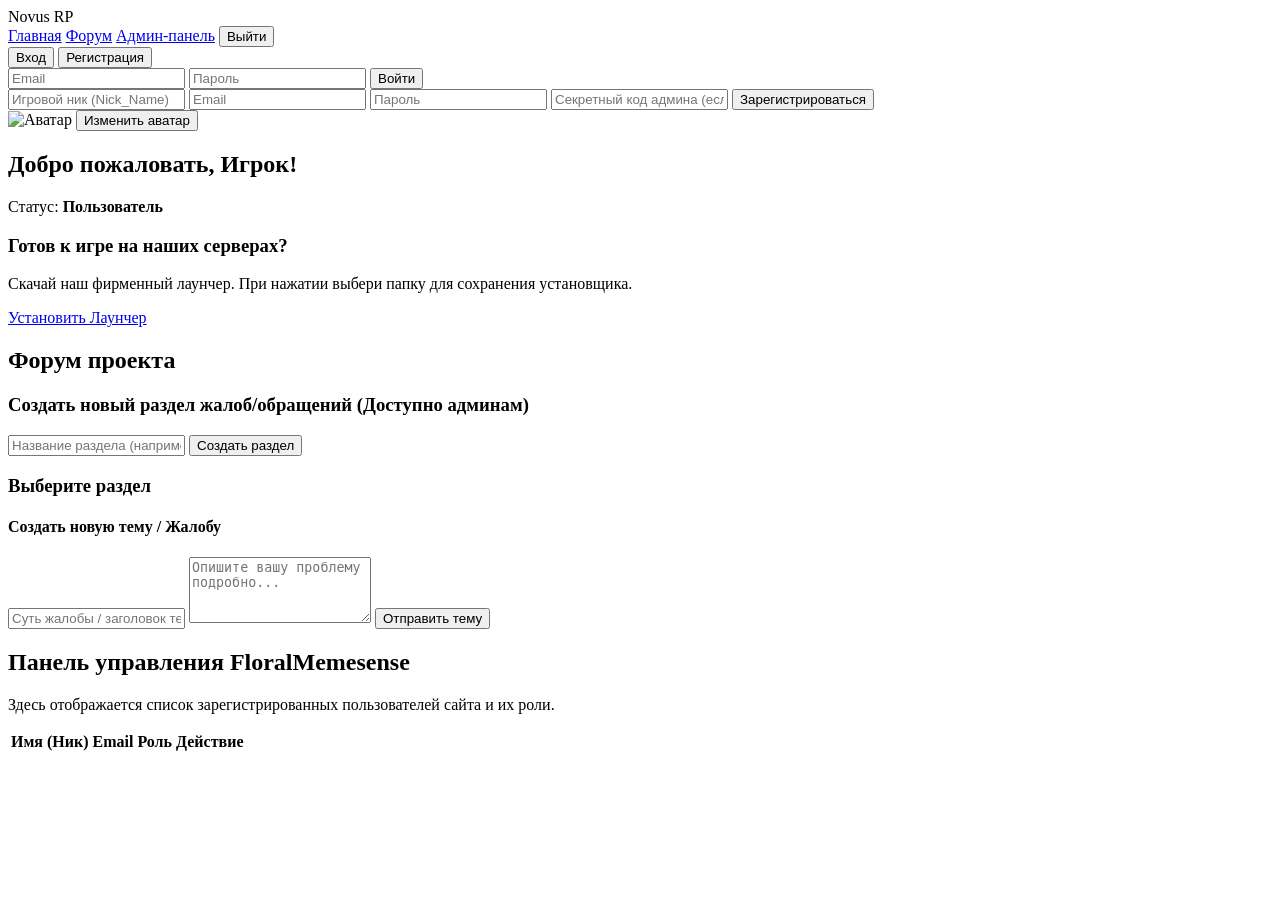
==== index.html @ 7848bf3a "Update index.html" ====
<!DOCTYPE html>
<html lang="ru">
<head>
    <meta charset="UTF-8">
    <meta name="viewport" content="width=device-width, initial-scale=1.0">
    <title>Novus RolePlay | Лаунчер и Форум</title>
    <link rel="stylesheet" href="style.css">
</head>
<body>

    <header>
        <div class="logo">Novus RP</div>
        <nav>
            <a href="#" id="nav-main">Главная</a>
            <a href="#" id="nav-forum">Форум</a>
            <a href="#" id="nav-admin" class="hidden">Админ-панель</a>
            <button id="btn-logout" class="hidden">Выйти</button>
        </nav>
    </header>

    <main class="container">
        
        <section id="auth-section" class="card">
            <div class="tabs">
                <button id="tab-login" class="active">Вход</button>
                <button id="tab-register">Регистрация</button>
            </div>
            
            <form id="login-form">
                <input type="email" id="login-email" placeholder="Email" required>
                <input type="password" id="login-password" placeholder="Пароль" required>
                <button type="submit">Войти</button>
            </form>

            <form id="register-form" class="hidden">
                <input type="text" id="reg-username" placeholder="Игровой ник (Nick_Name)" required>
                <input type="email" id="reg-email" placeholder="Email" required>
                <input type="password" id="reg-password" placeholder="Пароль" required>
                <input type="text" id="reg-admin-code" placeholder="Секретный код админа (если есть)">
                <button type="submit">Зарегистрироваться</button>
            </form>
        </section>

        <section id="main-section" class="card hidden">
            <div class="profile-box">
                <div class="avatar-container">
                    <img id="user-avatar" src="https://via.placeholder.com/150" alt="Аватар">
                    <input type="file" id="avatar-input" accept="image/*" style="display:none;">
                    <button id="btn-change-avatar">Изменить аватар</button>
                </div>
                <div class="profile-info">
                    <h2>Добро пожаловать, <span id="profile-name">Игрок</span>!</h2>
                    <p>Статус: <b id="profile-role">Пользователь</b></p>
                </div>
            </div>

            <div class="download-box">
                <h3>Готов к игре на наших серверах?</h3>
                <p>Скачай наш фирменный лаунчер. При нажатии выбери папку для сохранения установщика.</p>
                <a href="launcher-dist/launcher_installer.exe" download="launcher_installer.exe" class="btn-download">Установить Лаунчер</a>
            </div>
        </section>

        <section id="forum-section" class="card hidden">
            <h2>Форум проекта</h2>
            
            <div id="admin-category-zone" class="hidden">
                <h3>Создать новый раздел жалоб/обращений (Доступно админам)</h3>
                <div class="form-group">
                    <input type="text" id="new-category-title" placeholder="Название раздела (например, Жалобы на игроков)">
                    <button id="btn-create-category">Создать раздел</button>
                </div>
            </div>

            <div class="forum-layout">
                <div class="forum-categories" id="categories-list">
                    </div>
                
                <div class="forum-content id="forum-threads-zone" class="hidden"">
                    <h3 id="current-category-title">Выберите раздел</h3>
                    
                    <div id="player-thread-zone" class="hidden">
                        <h4>Создать новую тему / Жалобу</h4>
                        <input type="text" id="thread-title" placeholder="Суть жалобы / заголовок темы" required>
                        <textarea id="thread-text" placeholder="Опишите вашу проблему подробно..." rows="4" required></textarea>
                        <button id="btn-create-thread">Отправить тему</button>
                    </div>

                    <div id="threads-list">
                        </div>
                </div>
            </div>
        </section>

        <section id="admin-section" class="card hidden">
            <h2>Панель управления FloralMemesense</h2>
            <p>Здесь отображается список зарегистрированных пользователей сайта и их роли.</p>
            <table>
                <thead>
                    <tr>
                        <th>Имя (Ник)</th>
                        <th>Email</th>
                        <th>Роль</th>
                        <th>Действие</th>
                    </tr>
                </thead>
                <tbody id="admin-users-table">
                    </tbody>
            </table>
        </section>

    </main>

    <script type="module" src="app.js"></script>
</body>
</html>
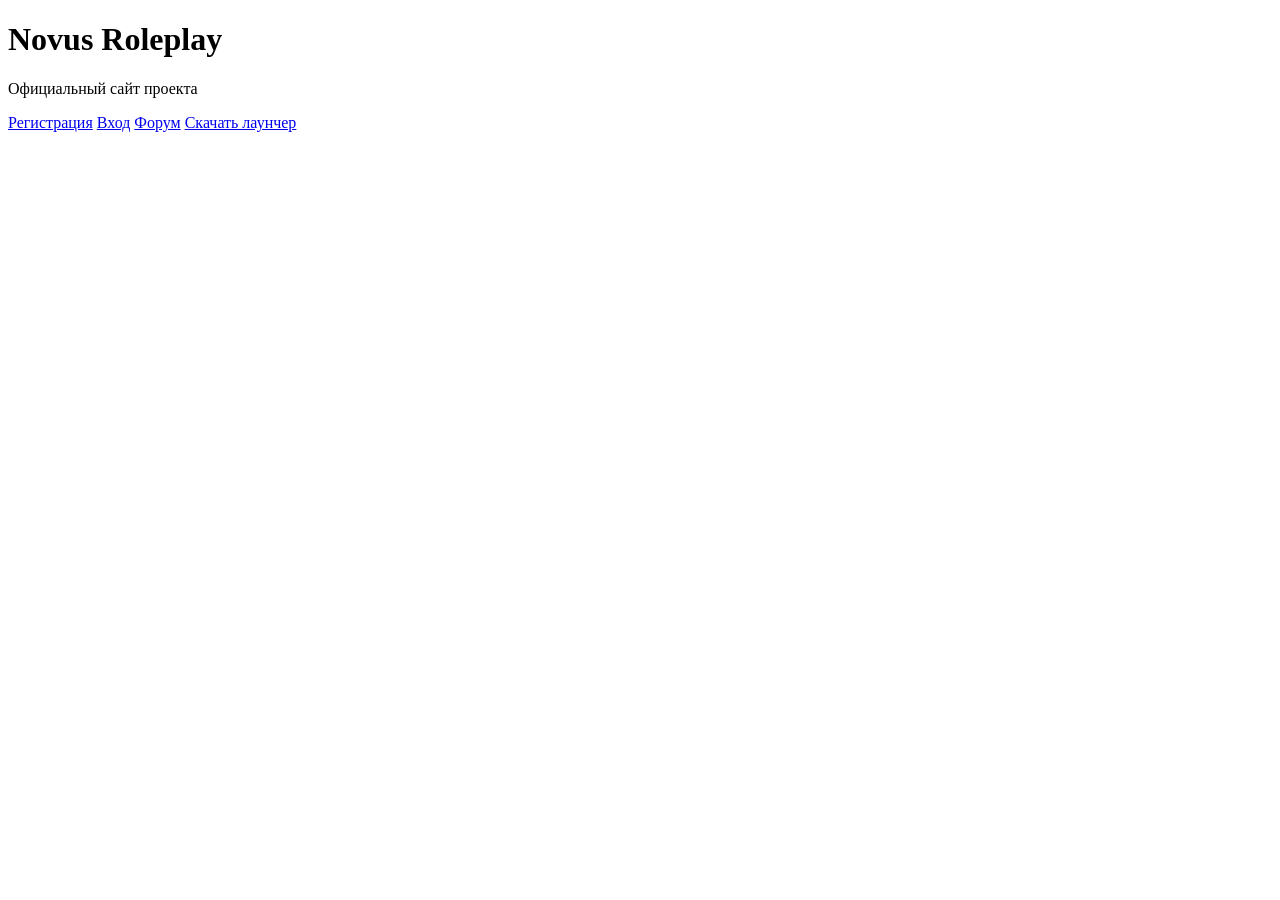
==== commit 8c37c07a: "Add files via upload" ====
--- a/index.html
+++ b/index.html
@@ -1,116 +1,19 @@
-<!DOCTYPE html>
-<html lang="ru">
-<head>
-    <meta charset="UTF-8">
-    <meta name="viewport" content="width=device-width, initial-scale=1.0">
-    <title>Novus RolePlay | Лаунчер и Форум</title>
-    <link rel="stylesheet" href="style.css">
-</head>
-<body>
-
-    <header>
-        <div class="logo">Novus RP</div>
-        <nav>
-            <a href="#" id="nav-main">Главная</a>
-            <a href="#" id="nav-forum">Форум</a>
-            <a href="#" id="nav-admin" class="hidden">Админ-панель</a>
-            <button id="btn-logout" class="hidden">Выйти</button>
-        </nav>
-    </header>
-
-    <main class="container">
-        
-        <section id="auth-section" class="card">
-            <div class="tabs">
-                <button id="tab-login" class="active">Вход</button>
-                <button id="tab-register">Регистрация</button>
-            </div>
-            
-            <form id="login-form">
-                <input type="email" id="login-email" placeholder="Email" required>
-                <input type="password" id="login-password" placeholder="Пароль" required>
-                <button type="submit">Войти</button>
-            </form>
-
-            <form id="register-form" class="hidden">
-                <input type="text" id="reg-username" placeholder="Игровой ник (Nick_Name)" required>
-                <input type="email" id="reg-email" placeholder="Email" required>
-                <input type="password" id="reg-password" placeholder="Пароль" required>
-                <input type="text" id="reg-admin-code" placeholder="Секретный код админа (если есть)">
-                <button type="submit">Зарегистрироваться</button>
-            </form>
-        </section>
-
-        <section id="main-section" class="card hidden">
-            <div class="profile-box">
-                <div class="avatar-container">
-                    <img id="user-avatar" src="https://via.placeholder.com/150" alt="Аватар">
-                    <input type="file" id="avatar-input" accept="image/*" style="display:none;">
-                    <button id="btn-change-avatar">Изменить аватар</button>
-                </div>
-                <div class="profile-info">
-                    <h2>Добро пожаловать, <span id="profile-name">Игрок</span>!</h2>
-                    <p>Статус: <b id="profile-role">Пользователь</b></p>
-                </div>
-            </div>
-
-            <div class="download-box">
-                <h3>Готов к игре на наших серверах?</h3>
-                <p>Скачай наш фирменный лаунчер. При нажатии выбери папку для сохранения установщика.</p>
-                <a href="launcher-dist/launcher_installer.exe" download="launcher_installer.exe" class="btn-download">Установить Лаунчер</a>
-            </div>
-        </section>
-
-        <section id="forum-section" class="card hidden">
-            <h2>Форум проекта</h2>
-            
-            <div id="admin-category-zone" class="hidden">
-                <h3>Создать новый раздел жалоб/обращений (Доступно админам)</h3>
-                <div class="form-group">
-                    <input type="text" id="new-category-title" placeholder="Название раздела (например, Жалобы на игроков)">
-                    <button id="btn-create-category">Создать раздел</button>
-                </div>
-            </div>
-
-            <div class="forum-layout">
-                <div class="forum-categories" id="categories-list">
-                    </div>
-                
-                <div class="forum-content id="forum-threads-zone" class="hidden"">
-                    <h3 id="current-category-title">Выберите раздел</h3>
-                    
-                    <div id="player-thread-zone" class="hidden">
-                        <h4>Создать новую тему / Жалобу</h4>
-                        <input type="text" id="thread-title" placeholder="Суть жалобы / заголовок темы" required>
-                        <textarea id="thread-text" placeholder="Опишите вашу проблему подробно..." rows="4" required></textarea>
-                        <button id="btn-create-thread">Отправить тему</button>
-                    </div>
-
-                    <div id="threads-list">
-                        </div>
-                </div>
-            </div>
-        </section>
-
-        <section id="admin-section" class="card hidden">
-            <h2>Панель управления FloralMemesense</h2>
-            <p>Здесь отображается список зарегистрированных пользователей сайта и их роли.</p>
-            <table>
-                <thead>
-                    <tr>
-                        <th>Имя (Ник)</th>
-                        <th>Email</th>
-                        <th>Роль</th>
-                        <th>Действие</th>
-                    </tr>
-                </thead>
-                <tbody id="admin-users-table">
-                    </tbody>
-            </table>
-        </section>
-
-    </main>
-
-    <script type="module" src="app.js"></script>
-</body>
-</html>
+<!DOCTYPE html>
+<html lang="ru">
+<head>
+<meta charset="UTF-8">
+<title>Novus Roleplay</title>
+<link rel="stylesheet" href="css/style.css">
+</head>
+<body>
+<div class="container">
+<h1>Novus Roleplay</h1>
+<p>Официальный сайт проекта</p>
+
+<a class="btn" href="register.html">Регистрация</a>
+<a class="btn" href="login.html">Вход</a>
+<a class="btn" href="forum.html">Форум</a>
+<a class="btn" href="launcher.html">Скачать лаунчер</a>
+</div>
+</body>
+</html>
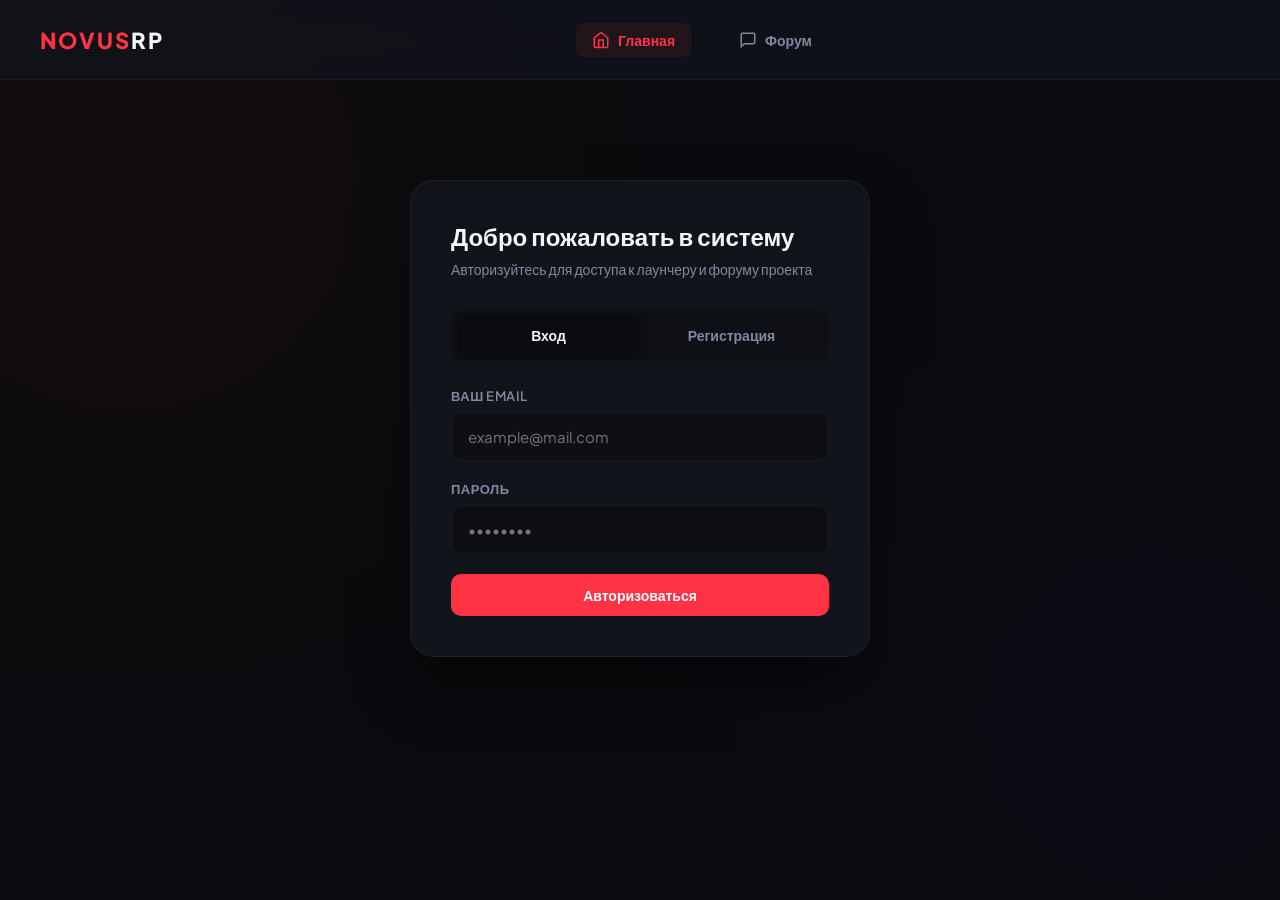
==== commit 21758699: "Add files via upload" ====
--- a/index.html
+++ b/index.html
@@ -1,19 +1,255 @@
 <!DOCTYPE html>
 <html lang="ru">
 <head>
-<meta charset="UTF-8">
-<title>Novus Roleplay</title>
-<link rel="stylesheet" href="css/style.css">
+    <meta charset="UTF-8">
+    <meta name="viewport" content="width=device-width, initial-scale=1.0">
+    <title>Novus RolePlay | Official Hub</title>
+    <link rel="stylesheet" href="style.css">
+    <!-- Google Fonts for ultra-modern look -->
+    <link rel="preconnect" href="https://fonts.googleapis.com">
+    <link rel="preconnect" href="https://fonts.gstatic.com" crossorigin>
+    <link href="https://fonts.googleapis.com/css2?family=Orbitron:wght@400;700;900&family=Plus+Jakarta+Sans:wght@300;400;500;700&display=swap" rel="stylesheet">
 </head>
 <body>
-<div class="container">
-<h1>Novus Roleplay</h1>
-<p>Официальный сайт проекта</p>
-
-<a class="btn" href="register.html">Регистрация</a>
-<a class="btn" href="login.html">Вход</a>
-<a class="btn" href="forum.html">Форум</a>
-<a class="btn" href="launcher.html">Скачать лаунчер</a>
-</div>
+
+    <!-- Уведомления (Трей / Тосты) -->
+    <div id="toast-container"></div>
+
+    <!-- Модальное окно создания темы -->
+    <div id="modal-overlay" class="hidden">
+        <div class="modal card animate-slide-up">
+            <div class="modal-header">
+                <h3 id="modal-title">Создание новой жалобы / обращения</h3>
+                <button id="btn-close-modal" class="btn-close">&times;</button>
+            </div>
+            <div class="modal-body">
+                <div class="input-group">
+                    <label for="thread-title">Суть обращения (Краткий заголовок)</label>
+                    <input type="text" id="thread-title" placeholder="Например: Жалоба на игрока #1234 / НонРП">
+                </div>
+                <div class="input-group">
+                    <label for="thread-text">Подробное описание проблемы</label>
+                    <textarea id="thread-text" rows="5" placeholder="Опишите ситуацию максимально подробно, укажите время и участников..."></textarea>
+                </div>
+                <button id="btn-submit-thread" class="btn-primary w-100">Опубликовать в раздел</button>
+            </div>
+        </div>
+    </div>
+
+    <!-- Навигационная панель -->
+    <header class="navbar">
+        <div class="navbar-brand">
+            <span class="logo-accent">NOVUS</span><span class="logo-main">RP</span>
+        </div>
+        <nav class="navbar-links">
+            <a href="#" id="nav-main" class="nav-link active">
+                <svg width="18" height="18" viewBox="0 0 24 24" fill="none" stroke="currentColor" stroke-width="2"><path d="M3 9l9-7 9 7v11a2 2 0 0 1-2 2H5a2 2 0 0 1-2-2z"/><polyline points="9 22 9 12 15 12 15 22"/></svg>
+                Главная
+            </a>
+            <a href="#" id="nav-forum" class="nav-link">
+                <svg width="18" height="18" viewBox="0 0 24 24" fill="none" stroke="currentColor" stroke-width="2"><path d="M21 15a2 2 0 0 1-2 2H7l-4 4V5a2 2 0 0 1 2-2h14a2 2 0 0 1 2 2z"/></svg>
+                Форум
+            </a>
+            <a href="#" id="nav-admin" class="nav-link admin-glow hidden">
+                <svg width="18" height="18" viewBox="0 0 24 24" fill="none" stroke="currentColor" stroke-width="2"><rect x="3" y="11" width="18" height="11" rx="2" ry="2"/><path d="M7 11V7a5 5 0 0 1 10 0v4"/></svg>
+                Управление
+            </a>
+        </nav>
+        <div class="navbar-user">
+            <button id="btn-logout" class="btn-secondary hidden">
+                Выйти
+                <svg width="16" height="16" viewBox="0 0 24 24" fill="none" stroke="currentColor" stroke-width="2"><path d="M9 21H5a2 2 0 0 1-2-2V5a2 2 0 0 1 2-2h4"/><polyline points="16 17 21 12 16 7"/><line x1="21" y1="12" x2="9" y2="12"/></svg>
+            </button>
+        </div>
+    </header>
+
+    <main class="main-content">
+        
+        <!-- ================= ОКНО АВТОРИЗАЦИИ / РЕГИСТРАЦИИ ================= -->
+        <section id="auth-section" class="auth-container animate-fade-in">
+            <div class="auth-card">
+                <div class="auth-header">
+                    <h2>Добро пожаловать в систему</h2>
+                    <p>Авторизуйтесь для доступа к лаунчеру и форуму проекта</p>
+                </div>
+                
+                <div class="auth-tabs">
+                    <button id="tab-login" class="auth-tab active">Вход</button>
+                    <button id="tab-register" class="auth-tab">Регистрация</button>
+                </div>
+
+                <!-- Форма Входа -->
+                <form id="login-form" class="auth-form">
+                    <div class="input-group">
+                        <label>Ваш Email</label>
+                        <input type="email" id="login-email" placeholder="example@mail.com" required>
+                    </div>
+                    <div class="input-group">
+                        <label>Пароль</label>
+                        <input type="password" id="login-password" placeholder="••••••••" required>
+                    </div>
+                    <button type="submit" class="btn-primary w-100">Авторизоваться</button>
+                </form>
+
+                <!-- Форма Регистрации -->
+                <form id="register-form" class="auth-form hidden">
+                    <div class="input-group">
+                        <label>Игровой никнейм</label>
+                        <input type="text" id="reg-username" placeholder="Nick_Name" required>
+                    </div>
+                    <div class="input-group">
+                        <label>Электронная почта</label>
+                        <input type="email" id="reg-email" placeholder="example@mail.com" required>
+                    </div>
+                    <div class="input-group">
+                        <label>Придумайте пароль</label>
+                        <input type="password" id="reg-password" placeholder="Минимум 6 символов" required>
+                    </div>
+                    <div class="input-group">
+                        <label>Секретный код доступа (Опционально)</label>
+                        <input type="text" id="reg-admin-code" placeholder="Код верификации админ-прав">
+                    </div>
+                    <button type="submit" class="btn-primary w-100">Создать игровой аккаунт</button>
+                </form>
+            </div>
+        </section>
+
+        <!-- ================= ГЛАВНАЯ СТРАНИЦА (ПРОФИЛЬ И СКАЧИВАНИЕ) ================= -->
+        <section id="main-section" class="grid-layout hidden animate-fade-in">
+            
+            <!-- Карточка пользователя -->
+            <div class="card profile-card">
+                <div class="profile-bg-glow"></div>
+                <div class="avatar-wrapper">
+                    <img id="user-avatar" src="https://images.unsplash.com/photo-1618005182384-a83a8bd57fbe?w=150" alt="Avatar">
+                    <input type="file" id="avatar-input" accept="image/*">
+                    <label for="avatar-input" class="avatar-upload-overlay">
+                        <svg width="20" height="20" viewBox="0 0 24 24" fill="none" stroke="currentColor" stroke-width="2"><path d="M23 19a2 2 0 0 1-2 2H3a2 2 0 0 1-2-2V8a2 2 0 0 1 2-2h4l2-3h6l2 3h4a2 2 0 0 1 2 2z"/><circle cx="12" cy="13" r="4"/></svg>
+                    </label>
+                </div>
+                <h2 id="profile-name" class="username-display">Загрузка...</h2>
+                <div id="profile-badge" class="badge badge-player">Игрок</div>
+                
+                <div class="profile-meta">
+                    <div class="meta-item">
+                        <span class="meta-label">Статус аккаунта</span>
+                        <span class="meta-value active-status">Активен</span>
+                    </div>
+                    <div class="meta-item">
+                        <span class="meta-label">Синхронизация</span>
+                        <span class="meta-value">Firebase Cloud</span>
+                    </div>
+                </div>
+            </div>
+
+            <!-- Зона загрузки лаунчера -->
+            <div class="card download-card">
+                <div class="download-content">
+                    <span class="card-tag">Игровой клиент</span>
+                    <h2>Установка лаунчера NOVUS RP</h2>
+                    <p>Наш технологичный лаунчер автоматически установит все необходимые файлы, текстуры, кастомные автомобили и обеспечит максимальный FPS на серверах. Нажмите на кнопку ниже, выберите желаемую папку/диск на компьютере для сохранения установщика.</p>
+                    
+                    <div class="launcher-features">
+                        <div class="feature"><svg width="16" height="16" viewBox="0 0 24 24" fill="none" stroke="#ff3344" stroke-width="2.5"><polyline points="20 6 9 17 4 12"/></svg> Авто-обновление модов</div>
+                        <div class="feature"><svg width="16" height="16" viewBox="0 0 24 24" fill="none" stroke="#ff3344" stroke-width="2.5"><polyline points="20 6 9 17 4 12"/></svg> Защита от читеров (Anti-Cheat)</div>
+                        <div class="feature"><svg width="16" height="16" viewBox="0 0 24 24" fill="none" stroke="#ff3344" stroke-width="2.5"><polyline points="20 6 9 17 4 12"/></svg> Быстрое подключение</div>
+                    </div>
+
+                    <!-- Ссылка на скачивание (папка launcher-dist) -->
+                    <a href="launcher-dist/launcher_installer.exe" download="launcher_installer.exe" class="btn-download animate-pulse" id="link-download">
+                        <svg width="22" height="22" viewBox="0 0 24 24" fill="none" stroke="currentColor" stroke-width="2.5"><path d="M21 15v4a2 2 0 0 1-2 2H5a2 2 0 0 1-2-2v-4"/><polyline points="7 10 12 15 17 10"/><line x1="12" y1="15" x2="12" y2="3"/></svg>
+                        Установить Лаунчер (.exe)
+                    </a>
+                </div>
+                <div class="download-visual">
+                    <div class="visual-sphere"></div>
+                </div>
+            </div>
+        </section>
+
+        <!-- ================= СЕКЦИЯ ФОРУМА ================= -->
+        <section id="forum-section" class="hidden animate-fade-in">
+            <div class="forum-header-block card">
+                <div>
+                    <h2>Единый Центр Обращений Форума</h2>
+                    <p>Администраторы формируют официальные разделы. Обычные игроки могут создавать в них приватные или публичные жалобы и тикеты.</p>
+                </div>
+                <!-- Зона создания разделов (Видна только Администраторам) -->
+                <div id="admin-category-zone" class="hidden">
+                    <div class="admin-input-row">
+                        <input type="text" id="new-category-title" placeholder="Название новой вкладки форума...">
+                        <button id="btn-create-category" class="btn-primary">
+                            <svg width="16" height="16" viewBox="0 0 24 24" fill="none" stroke="currentColor" stroke-width="2"><line x1="12" y1="5" x2="12" y2="19"/><line x1="5" y1="12" x2="19" y2="12"/></svg>
+                            Создать раздел
+                        </button>
+                    </div>
+                </div>
+            </div>
+
+            <div class="forum-grid">
+                <!-- Левый сайдбар: Вкладки разделов -->
+                <div class="card forum-sidebar">
+                    <h3>Разделы Форума</h3>
+                    <div class="categories-nav-list" id="categories-list">
+                        <!-- Динамическая подгрузка -->
+                        <div class="loading-placeholder">Загрузка категорий...</div>
+                    </div>
+                </div>
+
+                <!-- Правая часть: Список тем/жалоб -->
+                <div class="card forum-main-zone">
+                    <div class="forum-zone-header">
+                        <h3 id="current-category-title">Выберите нужный раздел слева</h3>
+                        <!-- Кнопка создания темы доступна только игрокам (Админы модерируют) -->
+                        <button id="player-thread-trigger" class="btn-accent hidden">
+                            <svg width="16" height="16" viewBox="0 0 24 24" fill="none" stroke="currentColor" stroke-width="2"><path d="M12 20h9"/><path d="M16.5 3.5a2.121 2.121 0 0 1 3 3L7 19l-4 1 1-4L16.5 3.5z"/></svg>
+                            Подать жалобу / Создать тему
+                        </button>
+                    </div>
+
+                    <div id="threads-list" class="threads-container">
+                        <div class="forum-empty-state">
+                            <svg width="48" height="48" viewBox="0 0 24 24" fill="none" stroke="currentColor" stroke-width="1" stroke-linecap="round"><circle cx="12" cy="12" r="10"/><path d="M12 16v-4"/><path d="M12 8h.01"/></svg>
+                            <p>Выберите интересующий информационный раздел для просмотра поданных заявлений и жалоб.</p>
+                        </div>
+                    </div>
+                </div>
+            </div>
+        </section>
+
+        <!-- ================= АДМИН-ПАНЕЛЬ (FLORALMEMESENSE) ================= -->
+        <section id="admin-section" class="hidden animate-fade-in">
+            <div class="card admin-dashboard">
+                <div class="admin-db-header">
+                    <div>
+                        <h2>Панель Управления <span class="floral-text">FloralMemesense</span></h2>
+                        <p>Контроль учетных записей, распределение ролей пользователей и глобальный аудит базы данных проекта.</p>
+                    </div>
+                    <div class="system-badge">Secure Sync Active</div>
+                </div>
+
+                <div class="table-container">
+                    <table class="admin-table">
+                        <thead>
+                            <tr>
+                                <th>Пользователь</th>
+                                <th>Email Адрес</th>
+                                <th>Текущий ранг</th>
+                                <th>Идентификатор (UID)</th>
+                                <th>Действия</th>
+                            </tr>
+                        </thead>
+                        <tbody id="admin-users-table">
+                            <!-- Подгрузка из Firebase Firestore -->
+                        </tbody>
+                    </table>
+                </div>
+            </div>
+        </section>
+
+    </main>
+
+    <!-- Подключение главного интерактивного модуля -->
+    <script type="module" src="app.js"></script>
 </body>
 </html>
--- a/style.css
+++ b/style.css
@@ -0,0 +1,542 @@
+:root {
+    --bg-main: #0a0b0e;
+    --bg-card: #12141c;
+    --bg-card-hover: #171b26;
+    --accent-red: #ff3344;
+    --accent-glow: rgba(255, 51, 68, 0.4);
+    --text-primary: #f5f6f9;
+    --text-muted: #82889e;
+    --border-color: rgba(255, 255, 255, 0.05);
+    --glass-bg: rgba(18, 20, 28, 0.75);
+    --font-heading: 'Orbitron', sans-serif;
+    --font-body: 'Plus Jakarta Sans', sans-serif;
+}
+
+* {
+    box-sizing: border-box;
+    margin: 0;
+    padding: 0;
+    font-family: var(--font-body);
+    scrollbar-width: thin;
+    scrollbar-color: var(--accent-red) var(--bg-main);
+}
+
+/* Кастомный современный скроллбар */
+*::-webkit-scrollbar {
+    width: 6px;
+}
+*::-webkit-scrollbar-track {
+    background: var(--bg-main);
+}
+*::-webkit-scrollbar-thumb {
+    background-color: var(--accent-red);
+    border-radius: 10px;
+}
+
+body {
+    background-color: var(--bg-main);
+    color: var(--text-primary);
+    overflow-x: hidden;
+    min-height: 100vh;
+    background-image: 
+        radial-gradient(circle at 10% 20%, rgba(255, 51, 68, 0.04) 0%, transparent 40%),
+        radial-gradient(circle at 90% 80%, rgba(114, 9, 183, 0.04) 0%, transparent 40%);
+}
+
+/* Анимации */
+.animate-fade-in {
+    animation: fadeIn 0.4s ease forwards;
+}
+.animate-slide-up {
+    animation: slideUp 0.3s cubic-bezier(0.16, 1, 0.3, 1) forwards;
+}
+.animate-pulse {
+    animation: pulseGlow 2s infinite ease-in-out;
+}
+
+@keyframes fadeIn {
+    from { opacity: 0; transform: translateY(4px); }
+    to { opacity: 1; transform: translateY(0); }
+}
+@keyframes slideUp {
+    from { opacity: 0; transform: translateY(20px); }
+    to { opacity: 1; transform: translateY(0); }
+}
+@keyframes pulseGlow {
+    0%, 100% { box-shadow: 0 4px 15px rgba(255, 51, 68, 0.2); }
+    50% { box-shadow: 0 4px 30px rgba(255, 51, 68, 0.5); }
+}
+
+/* Современный Тост-Уведомитель */
+#toast-container {
+    position: fixed;
+    bottom: 24px;
+    right: 24px;
+    z-index: 10000;
+    display: flex;
+    flex-direction: column;
+    gap: 12px;
+}
+.toast {
+    background: #161924;
+    border-left: 4px solid var(--accent-red);
+    padding: 16px 24px;
+    border-radius: 6px;
+    color: var(--text-primary);
+    font-weight: 500;
+    box-shadow: 0 10px 30px rgba(0,0,0,0.5);
+    min-width: 300px;
+    transform: translateX(120%);
+    animation: slideInToast 0.3s forwards ease;
+}
+@keyframes slideInToast {
+    to { transform: translateX(0); }
+}
+
+/* Хедер / Навбар */
+.navbar {
+    display: flex;
+    justify-content: space-between;
+    align-items: center;
+    padding: 0 40px;
+    height: 80px;
+    background: var(--glass-bg);
+    backdrop-filter: blur(16px);
+    border-bottom: 1px solid var(--border-color);
+    position: sticky;
+    top: 0;
+    z-index: 1000;
+}
+.navbar-brand {
+    font-family: var(--font-heading);
+    font-size: 22px;
+    font-weight: 900;
+    letter-spacing: 2px;
+}
+.logo-accent { color: var(--accent-red); }
+.logo-main { color: var(--text-primary); }
+
+.navbar-links {
+    display: flex;
+    gap: 32px;
+}
+.nav-link {
+    color: var(--text-muted);
+    text-decoration: none;
+    font-weight: 600;
+    font-size: 14px;
+    display: flex;
+    align-items: center;
+    gap: 8px;
+    transition: all 0.25s ease;
+    padding: 8px 16px;
+    border-radius: 8px;
+}
+.nav-link:hover {
+    color: var(--text-primary);
+    background: rgba(255,255,255,0.03);
+}
+.nav-link.active {
+    color: var(--accent-red);
+    background: rgba(255, 51, 68, 0.08);
+}
+.admin-glow.active {
+    color: #ffd700;
+    background: rgba(255, 215, 0, 0.08);
+}
+
+/* Карточки общего назначения */
+.card {
+    background-color: var(--bg-card);
+    border: 1px solid var(--border-color);
+    border-radius: 16px;
+    padding: 32px;
+    position: relative;
+    overflow: hidden;
+}
+
+/* Контент-зона */
+.main-content {
+    max-width: 1300px;
+    margin: 40px auto;
+    padding: 0 24px;
+}
+.hidden { display: none !important; }
+.w-100 { width: 100%; }
+
+/* Кнопки */
+button, .btn-download {
+    padding: 12px 24px;
+    font-weight: 700;
+    font-size: 14px;
+    border-radius: 10px;
+    cursor: pointer;
+    transition: all 0.2s ease;
+    border: none;
+    display: inline-flex;
+    align-items: center;
+    justify-content: center;
+    gap: 10px;
+    text-decoration: none;
+}
+.btn-primary {
+    background-color: var(--accent-red);
+    color: #fff;
+}
+.btn-primary:hover {
+    background-color: #e02434;
+    transform: translateY(-1px);
+}
+.btn-secondary {
+    background: rgba(255,255,255,0.05);
+    color: var(--text-primary);
+    border: 1px solid var(--border-color);
+}
+.btn-secondary:hover {
+    background: rgba(255,255,255,0.1);
+}
+.btn-accent {
+    background: linear-gradient(135deg, #7209b7, #v);
+    background-color: #6200ea;
+    color: #fff;
+}
+.btn-accent:hover {
+    filter: brightness(1.1);
+}
+
+/* Элементы управления вводом */
+.input-group {
+    margin-bottom: 20px;
+    display: flex;
+    flex-direction: column;
+    gap: 8px;
+}
+.input-group label {
+    font-size: 13px;
+    color: var(--text-muted);
+    font-weight: 600;
+    text-transform: uppercase;
+    letter-spacing: 0.5px;
+}
+input, textarea {
+    background-color: rgba(0,0,0,0.25);
+    border: 1px solid var(--border-color);
+    padding: 14px 16px;
+    border-radius: 10px;
+    color: #fff;
+    font-size: 15px;
+    transition: all 0.2s ease;
+}
+input:focus, textarea:focus {
+    outline: none;
+    border-color: var(--accent-red);
+    box-shadow: 0 0 0 3px rgba(255, 51, 68, 0.15);
+}
+
+/* Авторизация контейнер */
+.auth-container {
+    display: flex;
+    justify-content: center;
+    align-items: center;
+    padding-top: 60px;
+}
+.auth-card {
+    background: var(--bg-card);
+    border: 1px solid var(--border-color);
+    border-radius: 24px;
+    width: 460px;
+    padding: 40px;
+    box-shadow: 0 30px 60px rgba(0,0,0,0.4);
+}
+.auth-header h2 {
+    font-size: 24px;
+    font-weight: 700;
+    margin-bottom: 8px;
+}
+.auth-header p {
+    color: var(--text-muted);
+    font-size: 14px;
+    margin-bottom: 32px;
+}
+.auth-tabs {
+    display: flex;
+    background: rgba(0,0,0,0.2);
+    padding: 6px;
+    border-radius: 12px;
+    margin-bottom: 28px;
+}
+.auth-tab {
+    flex: 1;
+    background: transparent;
+    color: var(--text-muted);
+    border-radius: 8px;
+    padding: 10px;
+}
+.auth-tab.active {
+    background: var(--bg-main);
+    color: var(--text-primary);
+    box-shadow: 0 4px 12px rgba(0,0,0,0.2);
+}
+
+/* Главный интерфейс (Dashboard) */
+.grid-layout {
+    display: grid;
+    grid-template-columns: 350px 1fr;
+    gap: 32px;
+}
+.profile-card {
+    display: flex;
+    flex-direction: column;
+    align-items: center;
+    text-align: center;
+}
+.profile-bg-glow {
+    position: absolute;
+    top: -50px;
+    width: 150px;
+    height: 150px;
+    background: var(--accent-red);
+    filter: blur(80px);
+    opacity: 0.3;
+}
+.avatar-wrapper {
+    position: relative;
+    width: 120px;
+    height: 120px;
+    border-radius: 50%;
+    margin-bottom: 20px;
+    z-index: 2;
+    border: 3px solid rgba(255,255,255,0.05);
+}
+#user-avatar {
+    width: 100%;
+    height: 100%;
+    border-radius: 50%;
+    object-fit: cover;
+}
+.avatar-upload-overlay {
+    position: absolute;
+    top: 0; left: 0; width: 100%; height: 100%;
+    background: rgba(0,0,0,0.6);
+    border-radius: 50%;
+    display: flex;
+    align-items: center;
+    justify-content: center;
+    opacity: 0;
+    cursor: pointer;
+    transition: opacity 0.2s ease;
+}
+.avatar-wrapper:hover .avatar-upload-overlay { opacity: 1; }
+#avatar-input { display: none; }
+
+.username-display {
+    font-size: 22px;
+    font-weight: 700;
+    margin-bottom: 8px;
+}
+.badge {
+    padding: 6px 14px;
+    font-weight: 700;
+    font-size: 11px;
+    text-transform: uppercase;
+    letter-spacing: 1px;
+    border-radius: 20px;
+    margin-bottom: 28px;
+}
+.badge-player { background: rgba(255,255,255,0.06); color: var(--text-primary); }
+.badge-admin { background: rgba(255, 215, 0, 0.15); color: #ffd700; border: 1px solid rgba(255, 215, 0, 0.3); }
+
+.profile-meta {
+    width: 100%;
+    border-top: 1px solid var(--border-color);
+    padding-top: 20px;
+}
+.meta-item {
+    display: flex;
+    justify-content: space-between;
+    font-size: 14px;
+    margin-bottom: 12px;
+}
+.meta-label { color: var(--text-muted); }
+.meta-value { font-weight: 600; }
+.active-status { color: #10b981; }
+
+/* Карточка Скачивания */
+.download-card {
+    display: grid;
+    grid-template-columns: 1fr 200px;
+    align-items: center;
+    background: linear-gradient(145deg, #12141c 0%, #1a0e13 100%);
+    border: 1px solid rgba(255, 51, 68, 0.1);
+}
+.card-tag {
+    color: var(--accent-red);
+    font-weight: 800;
+    text-transform: uppercase;
+    font-size: 12px;
+    letter-spacing: 1.5px;
+    margin-bottom: 12px;
+    display: inline-block;
+}
+.download-card h2 { font-size: 28px; margin-bottom: 16px; font-weight: 700; }
+.download-card p { color: var(--text-muted); line-height: 1.6; margin-bottom: 24px; font-size: 15px;}
+.launcher-features {
+    display: flex;
+    flex-direction: column;
+    gap: 10px;
+    margin-bottom: 32px;
+}
+.feature {
+    display: flex;
+    align-items: center;
+    gap: 8px;
+    font-size: 14px;
+    font-weight: 500;
+}
+.btn-download {
+    background: var(--accent-red);
+    color: #fff;
+    padding: 16px 36px;
+    font-size: 16px;
+    border-radius: 12px;
+}
+.btn-download:hover {
+    background: #e02434;
+}
+.download-visual {
+    position: relative;
+    height: 100%;
+    display: flex;
+    align-items: center;
+    justify-content: center;
+}
+.visual-sphere {
+    width: 140px;
+    height: 140px;
+    background: radial-gradient(circle, var(--accent-red) 0%, transparent 70%);
+    filter: blur(20px);
+    opacity: 0.4;
+}
+
+/* ФОРУМ СТИЛИЗКА */
+.forum-header-block {
+    display: flex;
+    justify-content: space-between;
+    align-items: center;
+    margin-bottom: 24px;
+}
+.forum-header-block h2 { font-size: 24px; margin-bottom: 6px; }
+.forum-header-block p { color: var(--text-muted); font-size: 14px; }
+
+.admin-input-row {
+    display: flex;
+    gap: 12px;
+}
+.admin-input-row input { width: 300px; }
+
+.forum-grid {
+    display: grid;
+    grid-template-columns: 320px 1fr;
+    gap: 24px;
+}
+.forum-sidebar h3 { font-size: 16px; margin-bottom: 16px; color: var(--text-muted); text-transform: uppercase; letter-spacing: 0.5px;}
+.categories-nav-list {
+    display: flex;
+    flex-direction: column;
+    gap: 8px;
+}
+.category-btn {
+    background: rgba(255,255,255,0.02);
+    border: 1px solid var(--border-color);
+    padding: 14px 18px;
+    border-radius: 10px;
+    text-align: left;
+    color: var(--text-primary);
+    font-weight: 600;
+    cursor: pointer;
+    transition: all 0.2s ease;
+}
+.category-btn:hover {
+    background: var(--bg-card-hover);
+    border-color: rgba(255,255,255,0.1);
+}
+.category-btn.active {
+    background: rgba(255, 51, 68, 0.08);
+    border-color: var(--accent-red);
+    color: #fff;
+}
+
+.forum-zone-header {
+    display: flex;
+    justify-content: space-between;
+    align-items: center;
+    border-bottom: 1px solid var(--border-color);
+    padding-bottom: 20px;
+    margin-bottom: 20px;
+}
+.threads-container {
+    display: flex;
+    flex-direction: column;
+    gap: 16px;
+}
+.forum-empty-state {
+    text-align: center;
+    padding: 60px 20px;
+    color: var(--text-muted);
+}
+.forum-empty-state p { margin-top: 12px; font-size: 14px; }
+
+.thread-card {
+    background: rgba(0,0,0,0.15);
+    border: 1px solid var(--border-color);
+    border-radius: 12px;
+    padding: 20px;
+    transition: transform 0.2s ease;
+}
+.thread-card:hover {
+    transform: translateY(-2px);
+    background: rgba(0,0,0,0.25);
+}
+.thread-meta {
+    display: flex;
+    align-items: center;
+    gap: 12px;
+    margin-bottom: 12px;
+}
+.thread-author-img { width: 28px; height: 28px; border-radius: 50%; object-fit: cover; }
+.thread-author-name { font-weight: 700; font-size: 13px; }
+.thread-date { color: var(--text-muted); font-size: 12px; }
+.thread-title-text { font-size: 18px; margin-bottom: 8px; font-weight: 700; color: #fff; }
+.thread-body-text { color: #b3b8cb; font-size: 14px; line-height: 1.5; }
+
+/* МОДАЛЬНЫЕ ОКНА */
+#modal-overlay {
+    position: fixed;
+    top:0; left:0; width:100%; height:100%;
+    background: rgba(0,0,0,0.7);
+    backdrop-filter: blur(8px);
+    z-index: 5000;
+    display: flex;
+    justify-content: center;
+    align-items: center;
+}
+.modal { width: 550px; background: var(--bg-card); border-radius: 20px; box-shadow: 0 20px 50px rgba(0,0,0,0.6); }
+.modal-header { display: flex; justify-content: space-between; align-items: center; margin-bottom: 24px; }
+.btn-close { background:transparent; font-size: 28px; color: var(--text-muted); padding:0; line-height:1;}
+.btn-close:hover { color: #fff; }
+
+/* АДМИН-ТАБЛИЦА */
+.admin-dashboard { padding: 40px; }
+.admin-db-header { display: flex; justify-content: space-between; align-items: center; margin-bottom: 32px; }
+.admin-db-header h2 { font-size: 26px; }
+.floral-text { color: #ffd700; text-shadow: 0 0 15px rgba(255, 215, 0, 0.3); }
+.system-badge { background: rgba(16, 185, 129, 0.1); color: #10b981; border: 1px solid rgba(16, 185, 129, 0.2); padding: 6px 12px; border-radius: 6px; font-size: 12px; font-weight: 600;}
+
+.table-container { overflow-x: auto; }
+.admin-table { width: 100%; border-collapse: collapse; text-align: left; }
+.admin-table th { padding: 16px; color: var(--text-muted); font-size: 12px; text-transform: uppercase; letter-spacing: 1px; border-bottom: 2px solid var(--border-color); }
+.admin-table td { padding: 18px 16px; border-bottom: 1px solid var(--border-color); font-size: 14px; }
+.admin-table tr:hover td { background: rgba(255,255,255,0.01); }
+.user-cell { display: flex; align-items: center; gap: 12px; font-weight: 600; }
+.user-cell img { width: 32px; height: 32px; border-radius: 50%; object-fit: cover; }
+.uid-text { font-family: monospace; color: var(--text-muted); font-size: 12px; }
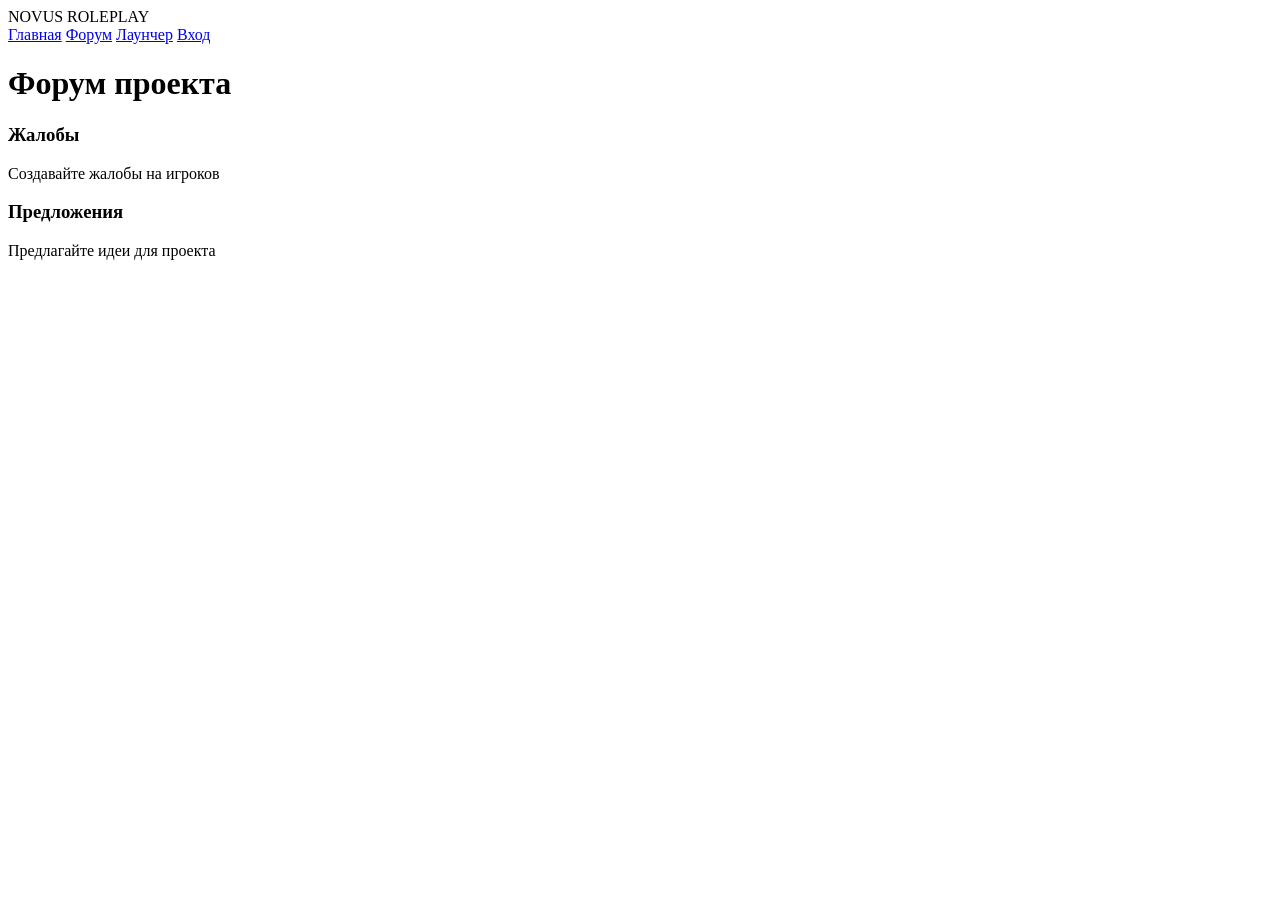
==== commit 225a97ca: "Add files via upload" ====
--- a/index.html
+++ b/index.html
@@ -1,255 +1,42 @@
+
 <!DOCTYPE html>
 <html lang="ru">
 <head>
-    <meta charset="UTF-8">
-    <meta name="viewport" content="width=device-width, initial-scale=1.0">
-    <title>Novus RolePlay | Official Hub</title>
-    <link rel="stylesheet" href="style.css">
-    <!-- Google Fonts for ultra-modern look -->
-    <link rel="preconnect" href="https://fonts.googleapis.com">
-    <link rel="preconnect" href="https://fonts.gstatic.com" crossorigin>
-    <link href="https://fonts.googleapis.com/css2?family=Orbitron:wght@400;700;900&family=Plus+Jakarta+Sans:wght@300;400;500;700&display=swap" rel="stylesheet">
+<meta charset="UTF-8">
+<meta name="viewport" content="width=device-width, initial-scale=1.0">
+<title>Форум</title>
+<link rel="stylesheet" href="css/style.css">
 </head>
 <body>
 
-    <!-- Уведомления (Трей / Тосты) -->
-    <div id="toast-container"></div>
+<nav class="navbar">
+    <div class="logo">NOVUS ROLEPLAY</div>
 
-    <!-- Модальное окно создания темы -->
-    <div id="modal-overlay" class="hidden">
-        <div class="modal card animate-slide-up">
-            <div class="modal-header">
-                <h3 id="modal-title">Создание новой жалобы / обращения</h3>
-                <button id="btn-close-modal" class="btn-close">&times;</button>
+    <div class="nav-links">
+        <a href="index.html">Главная</a>
+        <a href="forum.html">Форум</a>
+        <a href="launcher.html">Лаунчер</a>
+        <a href="login.html">Вход</a>
+    </div>
+</nav>
+
+<div class="hero">
+    
+        <div class="card">
+            <h1>Форум проекта</h1>
+
+            <div class="forum-topic">
+                <h3>Жалобы</h3>
+                <p>Создавайте жалобы на игроков</p>
             </div>
-            <div class="modal-body">
-                <div class="input-group">
-                    <label for="thread-title">Суть обращения (Краткий заголовок)</label>
-                    <input type="text" id="thread-title" placeholder="Например: Жалоба на игрока #1234 / НонРП">
-                </div>
-                <div class="input-group">
-                    <label for="thread-text">Подробное описание проблемы</label>
-                    <textarea id="thread-text" rows="5" placeholder="Опишите ситуацию максимально подробно, укажите время и участников..."></textarea>
-                </div>
-                <button id="btn-submit-thread" class="btn-primary w-100">Опубликовать в раздел</button>
+
+            <div class="forum-topic">
+                <h3>Предложения</h3>
+                <p>Предлагайте идеи для проекта</p>
             </div>
         </div>
-    </div>
+        
+</div>
 
-    <!-- Навигационная панель -->
-    <header class="navbar">
-        <div class="navbar-brand">
-            <span class="logo-accent">NOVUS</span><span class="logo-main">RP</span>
-        </div>
-        <nav class="navbar-links">
-            <a href="#" id="nav-main" class="nav-link active">
-                <svg width="18" height="18" viewBox="0 0 24 24" fill="none" stroke="currentColor" stroke-width="2"><path d="M3 9l9-7 9 7v11a2 2 0 0 1-2 2H5a2 2 0 0 1-2-2z"/><polyline points="9 22 9 12 15 12 15 22"/></svg>
-                Главная
-            </a>
-            <a href="#" id="nav-forum" class="nav-link">
-                <svg width="18" height="18" viewBox="0 0 24 24" fill="none" stroke="currentColor" stroke-width="2"><path d="M21 15a2 2 0 0 1-2 2H7l-4 4V5a2 2 0 0 1 2-2h14a2 2 0 0 1 2 2z"/></svg>
-                Форум
-            </a>
-            <a href="#" id="nav-admin" class="nav-link admin-glow hidden">
-                <svg width="18" height="18" viewBox="0 0 24 24" fill="none" stroke="currentColor" stroke-width="2"><rect x="3" y="11" width="18" height="11" rx="2" ry="2"/><path d="M7 11V7a5 5 0 0 1 10 0v4"/></svg>
-                Управление
-            </a>
-        </nav>
-        <div class="navbar-user">
-            <button id="btn-logout" class="btn-secondary hidden">
-                Выйти
-                <svg width="16" height="16" viewBox="0 0 24 24" fill="none" stroke="currentColor" stroke-width="2"><path d="M9 21H5a2 2 0 0 1-2-2V5a2 2 0 0 1 2-2h4"/><polyline points="16 17 21 12 16 7"/><line x1="21" y1="12" x2="9" y2="12"/></svg>
-            </button>
-        </div>
-    </header>
-
-    <main class="main-content">
-        
-        <!-- ================= ОКНО АВТОРИЗАЦИИ / РЕГИСТРАЦИИ ================= -->
-        <section id="auth-section" class="auth-container animate-fade-in">
-            <div class="auth-card">
-                <div class="auth-header">
-                    <h2>Добро пожаловать в систему</h2>
-                    <p>Авторизуйтесь для доступа к лаунчеру и форуму проекта</p>
-                </div>
-                
-                <div class="auth-tabs">
-                    <button id="tab-login" class="auth-tab active">Вход</button>
-                    <button id="tab-register" class="auth-tab">Регистрация</button>
-                </div>
-
-                <!-- Форма Входа -->
-                <form id="login-form" class="auth-form">
-                    <div class="input-group">
-                        <label>Ваш Email</label>
-                        <input type="email" id="login-email" placeholder="example@mail.com" required>
-                    </div>
-                    <div class="input-group">
-                        <label>Пароль</label>
-                        <input type="password" id="login-password" placeholder="••••••••" required>
-                    </div>
-                    <button type="submit" class="btn-primary w-100">Авторизоваться</button>
-                </form>
-
-                <!-- Форма Регистрации -->
-                <form id="register-form" class="auth-form hidden">
-                    <div class="input-group">
-                        <label>Игровой никнейм</label>
-                        <input type="text" id="reg-username" placeholder="Nick_Name" required>
-                    </div>
-                    <div class="input-group">
-                        <label>Электронная почта</label>
-                        <input type="email" id="reg-email" placeholder="example@mail.com" required>
-                    </div>
-                    <div class="input-group">
-                        <label>Придумайте пароль</label>
-                        <input type="password" id="reg-password" placeholder="Минимум 6 символов" required>
-                    </div>
-                    <div class="input-group">
-                        <label>Секретный код доступа (Опционально)</label>
-                        <input type="text" id="reg-admin-code" placeholder="Код верификации админ-прав">
-                    </div>
-                    <button type="submit" class="btn-primary w-100">Создать игровой аккаунт</button>
-                </form>
-            </div>
-        </section>
-
-        <!-- ================= ГЛАВНАЯ СТРАНИЦА (ПРОФИЛЬ И СКАЧИВАНИЕ) ================= -->
-        <section id="main-section" class="grid-layout hidden animate-fade-in">
-            
-            <!-- Карточка пользователя -->
-            <div class="card profile-card">
-                <div class="profile-bg-glow"></div>
-                <div class="avatar-wrapper">
-                    <img id="user-avatar" src="https://images.unsplash.com/photo-1618005182384-a83a8bd57fbe?w=150" alt="Avatar">
-                    <input type="file" id="avatar-input" accept="image/*">
-                    <label for="avatar-input" class="avatar-upload-overlay">
-                        <svg width="20" height="20" viewBox="0 0 24 24" fill="none" stroke="currentColor" stroke-width="2"><path d="M23 19a2 2 0 0 1-2 2H3a2 2 0 0 1-2-2V8a2 2 0 0 1 2-2h4l2-3h6l2 3h4a2 2 0 0 1 2 2z"/><circle cx="12" cy="13" r="4"/></svg>
-                    </label>
-                </div>
-                <h2 id="profile-name" class="username-display">Загрузка...</h2>
-                <div id="profile-badge" class="badge badge-player">Игрок</div>
-                
-                <div class="profile-meta">
-                    <div class="meta-item">
-                        <span class="meta-label">Статус аккаунта</span>
-                        <span class="meta-value active-status">Активен</span>
-                    </div>
-                    <div class="meta-item">
-                        <span class="meta-label">Синхронизация</span>
-                        <span class="meta-value">Firebase Cloud</span>
-                    </div>
-                </div>
-            </div>
-
-            <!-- Зона загрузки лаунчера -->
-            <div class="card download-card">
-                <div class="download-content">
-                    <span class="card-tag">Игровой клиент</span>
-                    <h2>Установка лаунчера NOVUS RP</h2>
-                    <p>Наш технологичный лаунчер автоматически установит все необходимые файлы, текстуры, кастомные автомобили и обеспечит максимальный FPS на серверах. Нажмите на кнопку ниже, выберите желаемую папку/диск на компьютере для сохранения установщика.</p>
-                    
-                    <div class="launcher-features">
-                        <div class="feature"><svg width="16" height="16" viewBox="0 0 24 24" fill="none" stroke="#ff3344" stroke-width="2.5"><polyline points="20 6 9 17 4 12"/></svg> Авто-обновление модов</div>
-                        <div class="feature"><svg width="16" height="16" viewBox="0 0 24 24" fill="none" stroke="#ff3344" stroke-width="2.5"><polyline points="20 6 9 17 4 12"/></svg> Защита от читеров (Anti-Cheat)</div>
-                        <div class="feature"><svg width="16" height="16" viewBox="0 0 24 24" fill="none" stroke="#ff3344" stroke-width="2.5"><polyline points="20 6 9 17 4 12"/></svg> Быстрое подключение</div>
-                    </div>
-
-                    <!-- Ссылка на скачивание (папка launcher-dist) -->
-                    <a href="launcher-dist/launcher_installer.exe" download="launcher_installer.exe" class="btn-download animate-pulse" id="link-download">
-                        <svg width="22" height="22" viewBox="0 0 24 24" fill="none" stroke="currentColor" stroke-width="2.5"><path d="M21 15v4a2 2 0 0 1-2 2H5a2 2 0 0 1-2-2v-4"/><polyline points="7 10 12 15 17 10"/><line x1="12" y1="15" x2="12" y2="3"/></svg>
-                        Установить Лаунчер (.exe)
-                    </a>
-                </div>
-                <div class="download-visual">
-                    <div class="visual-sphere"></div>
-                </div>
-            </div>
-        </section>
-
-        <!-- ================= СЕКЦИЯ ФОРУМА ================= -->
-        <section id="forum-section" class="hidden animate-fade-in">
-            <div class="forum-header-block card">
-                <div>
-                    <h2>Единый Центр Обращений Форума</h2>
-                    <p>Администраторы формируют официальные разделы. Обычные игроки могут создавать в них приватные или публичные жалобы и тикеты.</p>
-                </div>
-                <!-- Зона создания разделов (Видна только Администраторам) -->
-                <div id="admin-category-zone" class="hidden">
-                    <div class="admin-input-row">
-                        <input type="text" id="new-category-title" placeholder="Название новой вкладки форума...">
-                        <button id="btn-create-category" class="btn-primary">
-                            <svg width="16" height="16" viewBox="0 0 24 24" fill="none" stroke="currentColor" stroke-width="2"><line x1="12" y1="5" x2="12" y2="19"/><line x1="5" y1="12" x2="19" y2="12"/></svg>
-                            Создать раздел
-                        </button>
-                    </div>
-                </div>
-            </div>
-
-            <div class="forum-grid">
-                <!-- Левый сайдбар: Вкладки разделов -->
-                <div class="card forum-sidebar">
-                    <h3>Разделы Форума</h3>
-                    <div class="categories-nav-list" id="categories-list">
-                        <!-- Динамическая подгрузка -->
-                        <div class="loading-placeholder">Загрузка категорий...</div>
-                    </div>
-                </div>
-
-                <!-- Правая часть: Список тем/жалоб -->
-                <div class="card forum-main-zone">
-                    <div class="forum-zone-header">
-                        <h3 id="current-category-title">Выберите нужный раздел слева</h3>
-                        <!-- Кнопка создания темы доступна только игрокам (Админы модерируют) -->
-                        <button id="player-thread-trigger" class="btn-accent hidden">
-                            <svg width="16" height="16" viewBox="0 0 24 24" fill="none" stroke="currentColor" stroke-width="2"><path d="M12 20h9"/><path d="M16.5 3.5a2.121 2.121 0 0 1 3 3L7 19l-4 1 1-4L16.5 3.5z"/></svg>
-                            Подать жалобу / Создать тему
-                        </button>
-                    </div>
-
-                    <div id="threads-list" class="threads-container">
-                        <div class="forum-empty-state">
-                            <svg width="48" height="48" viewBox="0 0 24 24" fill="none" stroke="currentColor" stroke-width="1" stroke-linecap="round"><circle cx="12" cy="12" r="10"/><path d="M12 16v-4"/><path d="M12 8h.01"/></svg>
-                            <p>Выберите интересующий информационный раздел для просмотра поданных заявлений и жалоб.</p>
-                        </div>
-                    </div>
-                </div>
-            </div>
-        </section>
-
-        <!-- ================= АДМИН-ПАНЕЛЬ (FLORALMEMESENSE) ================= -->
-        <section id="admin-section" class="hidden animate-fade-in">
-            <div class="card admin-dashboard">
-                <div class="admin-db-header">
-                    <div>
-                        <h2>Панель Управления <span class="floral-text">FloralMemesense</span></h2>
-                        <p>Контроль учетных записей, распределение ролей пользователей и глобальный аудит базы данных проекта.</p>
-                    </div>
-                    <div class="system-badge">Secure Sync Active</div>
-                </div>
-
-                <div class="table-container">
-                    <table class="admin-table">
-                        <thead>
-                            <tr>
-                                <th>Пользователь</th>
-                                <th>Email Адрес</th>
-                                <th>Текущий ранг</th>
-                                <th>Идентификатор (UID)</th>
-                                <th>Действия</th>
-                            </tr>
-                        </thead>
-                        <tbody id="admin-users-table">
-                            <!-- Подгрузка из Firebase Firestore -->
-                        </tbody>
-                    </table>
-                </div>
-            </div>
-        </section>
-
-    </main>
-
-    <!-- Подключение главного интерактивного модуля -->
-    <script type="module" src="app.js"></script>
 </body>
 </html>
